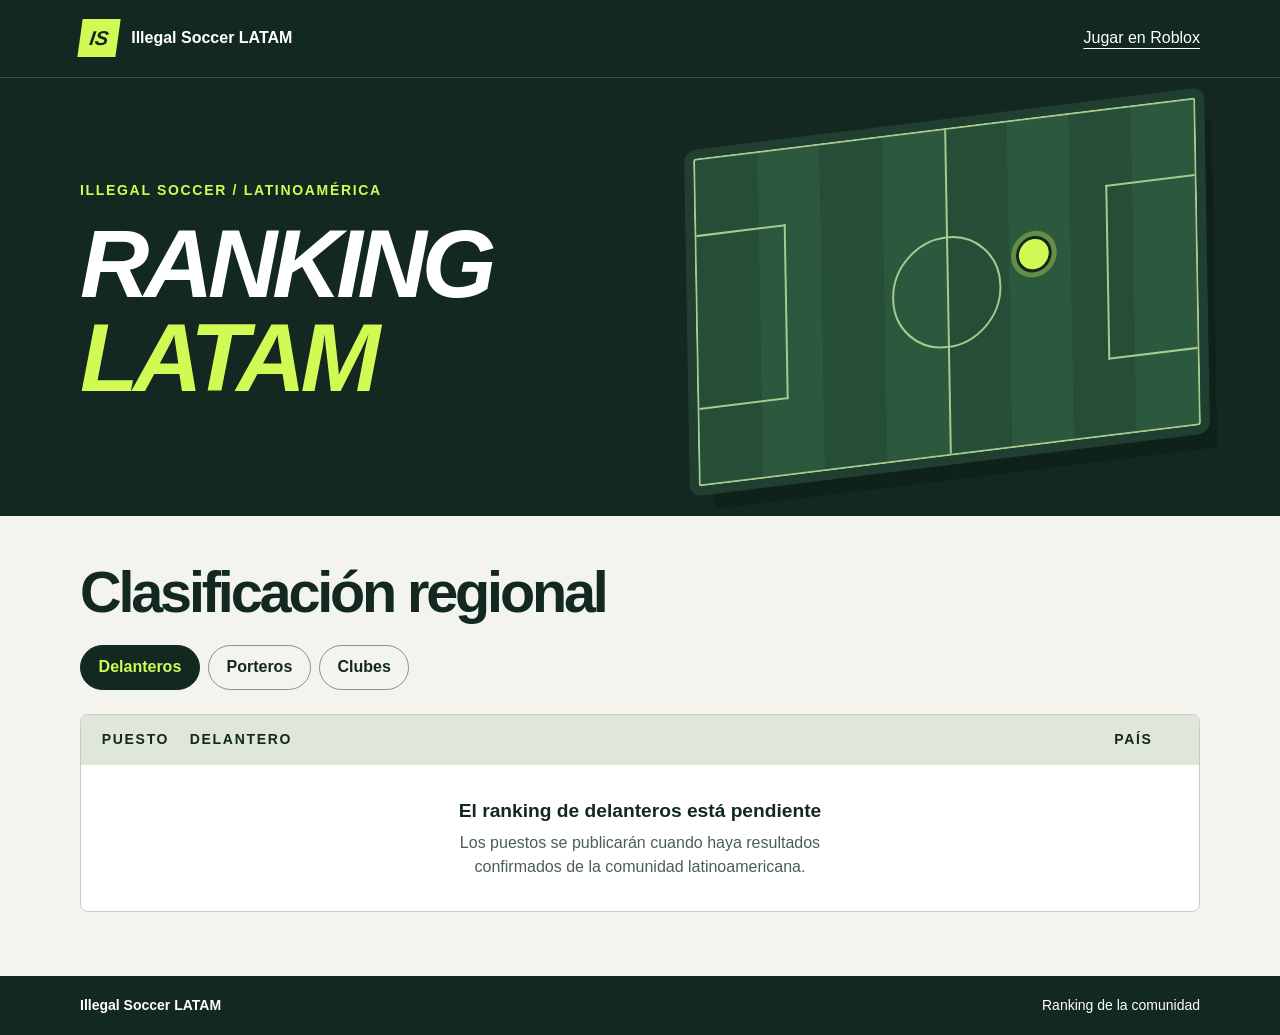
==== index.html @ 36779da4 "Agregar la página de rankings de Illegal Soccer LATAM" ====
<!doctype html>
<html lang="es">
<meta charset="utf-8">
<meta name="viewport" content="width=device-width,initial-scale=1">
<meta name="theme-color" content="#122820">
<title>Illegal Soccer LATAM · Rankings</title>
<style>
* {box-sizing:border-box}
:root {color-scheme:light;--ink:#122820;--paper:#f3f4ee;--lime:#d2fa54}
body {margin:0;background:var(--paper);color:var(--ink);font:1rem/1.5 "Barlow",Arial,sans-serif}
header,footer {background:var(--ink);color:white}
.wrap {width:min(1120px,90%);margin:auto}
nav,footer .wrap {display:flex;align-items:center;justify-content:space-between;gap:1rem;padding:1.2rem 0}
.brand {display:flex;gap:.8rem;align-items:center;font-weight:800}
.mark {display:grid;place-items:center;background:var(--lime);color:var(--ink);width:2.4rem;height:2.4rem;transform:skew(-8deg);font:bold italic 1.25rem Arial}
nav a {color:white;text-underline-offset:.3rem}
.hero {background:var(--ink);color:white;border-top:1px solid #395348;overflow:hidden}
.hero .wrap {display:grid;grid-template-columns:1.15fr 1fr;align-items:center;gap:2rem;padding:3.2rem 0 3.8rem}
.kicker,.tablehead {text-transform:uppercase;letter-spacing:.12em;font-size:.875rem;font-weight:700}
.kicker {color:var(--lime);margin:0 0 1rem}
h1,h2 {font-family:"Barlow Condensed","Arial Narrow",Arial,sans-serif;line-height:.98;margin:0;letter-spacing:-.055em}
h1 {font-size:clamp(3.3rem,7.5vw,6.9rem);text-transform:uppercase;font-style:italic}
h1 span {color:var(--lime);display:block}
.pitch {position:relative;aspect-ratio:1.55;transform:rotate(-7deg) skewX(-6deg);border:2px solid #a7ca8f;border-radius:3px;background:repeating-linear-gradient(90deg,#254d38 0 12.5%,#2c583e 12.5% 25%);outline:9px solid #203f30;box-shadow:1rem 1.5rem 0 #0e211a}
.pitch:before,.pitch:after,.box,.circle {content:"";position:absolute;border:2px solid #a7ca8f}
.pitch:before {left:50%;top:0;bottom:0;border-width:0 0 0 2px}
.circle {top:50%;left:50%;width:22%;aspect-ratio:1;border-radius:50%;transform:translate(-50%,-50%)}
.box {width:18%;height:54%;top:23%}.box.left {left:0;border-left:0}.box.right {right:0;border-right:0}
.pitch:after {left:64%;top:36%;width:6%;aspect-ratio:1;background:var(--lime);border:3px solid var(--ink);border-radius:50%;box-shadow:0 0 0 5px #cffa5755}
.rankings {padding:3rem 0 4rem;min-height:48vh}
h2 {font-size:clamp(2.25rem,5vw,3.6rem)}
.controls {display:flex;gap:.5rem;flex-wrap:wrap;margin:1.5rem 0}
button {font:inherit;font-weight:700;color:var(--ink);border:1px solid #859789;padding:.6rem 1.1rem;background:transparent;border-radius:2rem;cursor:pointer}
button[aria-pressed=true] {background:var(--ink);color:var(--lime);border-color:var(--ink)}
button:focus-visible,a:focus-visible {outline:3px solid #dd811a;outline-offset:3px}
.board {background:#fff;border:1px solid #c4cfc2;border-radius:.5rem;overflow:hidden}
.tablehead {display:grid;grid-template-columns:5rem 1fr 4rem;gap:.5rem;background:#dfe6da;padding:.9rem 1.3rem}
.empty {text-align:center;padding:2rem 1rem}
.empty strong {font-size:1.2rem}.empty p {margin:.35rem auto 0;max-width:42ch;color:#4b5e51}
footer .wrap {font-size:.875rem}
@media(max-width:660px){.hero .wrap{grid-template-columns:1fr;gap:2rem;padding:2rem 0}.pitch{width:65%;margin:0 auto .6rem}.rankings{padding:2rem 0}.tablehead{grid-template-columns:4.5rem 1fr 3rem}.brand{gap:.5rem}button{padding:.55rem .9rem}}
</style>
<header><nav class="wrap" aria-label="Principal"><div class="brand"><span class="mark" aria-hidden="true">IS</span>Illegal Soccer LATAM</div><a href="https://www.roblox.com/es/games/126987974021910/Illegal-Soccer">Jugar en Roblox</a></nav></header>
<main>
<section class="hero"><div class="wrap"><div><p class="kicker">Illegal Soccer / Latinoamérica</p><h1>Ranking <span>LATAM</span></h1></div><div class="pitch" aria-hidden="true"><i class="circle"></i><i class="box left"></i><i class="box right"></i></div></div></section>
<section class="rankings wrap" aria-labelledby="heading"><h2 id="heading">Clasificación regional</h2>
<div class="controls" role="group" aria-label="Elegir categoría">
<button type="button" aria-pressed="true" data-category="delanteros">Delanteros</button>
<button type="button" aria-pressed="false" data-category="porteros">Porteros</button>
<button type="button" aria-pressed="false" data-category="clubes">Clubes</button></div>
<div class="board" aria-live="polite" aria-atomic="true"><div class="tablehead" aria-hidden="true"><span>Puesto</span><span id="entity">Delantero</span><span>País</span></div>
<div class="empty"><strong id="status">El ranking de delanteros está pendiente</strong><p>Los puestos se publicarán cuando haya resultados confirmados de la comunidad latinoamericana.</p></div></div>
</section></main>
<footer><div class="wrap"><strong>Illegal Soccer LATAM</strong><span>Ranking de la comunidad</span></div></footer>
<script>
const labels = { delanteros: "Delantero", porteros: "Portero", clubes: "Club" };
const buttons = document.querySelectorAll("[data-category]");
for (const button of buttons) {
  button.addEventListener("click", () => {
    for (const option of buttons) {
      option.setAttribute("aria-pressed", String(option === button));
    }
    const category = button.dataset.category;
    document.getElementById("entity").textContent = labels[category];
    document.getElementById("status").textContent = "El ranking de " + category + " está pendiente";
  });
}
</script>
</html>
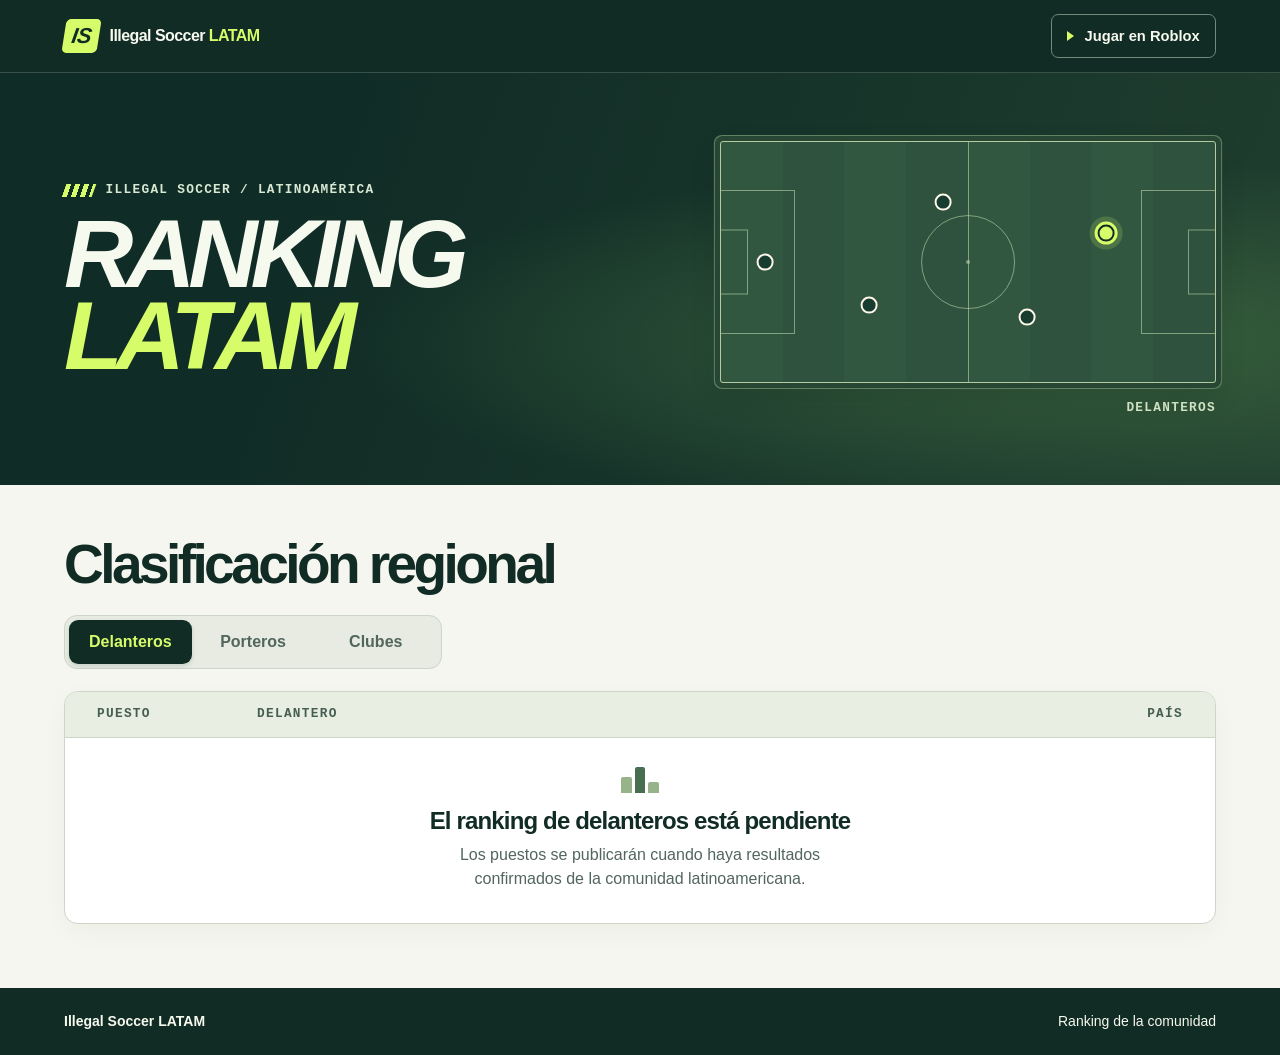
==== commit 2e89652c: "Mejorar la interfaz y animar la selección de rankings" ====
--- a/index.html
+++ b/index.html
@@ -1,69 +1,202 @@
 <!doctype html>
 <html lang="es">
-<meta charset="utf-8">
-<meta name="viewport" content="width=device-width,initial-scale=1">
-<meta name="theme-color" content="#122820">
-<title>Illegal Soccer LATAM · Rankings</title>
-<style>
-* {box-sizing:border-box}
-:root {color-scheme:light;--ink:#122820;--paper:#f3f4ee;--lime:#d2fa54}
-body {margin:0;background:var(--paper);color:var(--ink);font:1rem/1.5 "Barlow",Arial,sans-serif}
-header,footer {background:var(--ink);color:white}
-.wrap {width:min(1120px,90%);margin:auto}
-nav,footer .wrap {display:flex;align-items:center;justify-content:space-between;gap:1rem;padding:1.2rem 0}
-.brand {display:flex;gap:.8rem;align-items:center;font-weight:800}
-.mark {display:grid;place-items:center;background:var(--lime);color:var(--ink);width:2.4rem;height:2.4rem;transform:skew(-8deg);font:bold italic 1.25rem Arial}
-nav a {color:white;text-underline-offset:.3rem}
-.hero {background:var(--ink);color:white;border-top:1px solid #395348;overflow:hidden}
-.hero .wrap {display:grid;grid-template-columns:1.15fr 1fr;align-items:center;gap:2rem;padding:3.2rem 0 3.8rem}
-.kicker,.tablehead {text-transform:uppercase;letter-spacing:.12em;font-size:.875rem;font-weight:700}
-.kicker {color:var(--lime);margin:0 0 1rem}
-h1,h2 {font-family:"Barlow Condensed","Arial Narrow",Arial,sans-serif;line-height:.98;margin:0;letter-spacing:-.055em}
-h1 {font-size:clamp(3.3rem,7.5vw,6.9rem);text-transform:uppercase;font-style:italic}
-h1 span {color:var(--lime);display:block}
-.pitch {position:relative;aspect-ratio:1.55;transform:rotate(-7deg) skewX(-6deg);border:2px solid #a7ca8f;border-radius:3px;background:repeating-linear-gradient(90deg,#254d38 0 12.5%,#2c583e 12.5% 25%);outline:9px solid #203f30;box-shadow:1rem 1.5rem 0 #0e211a}
-.pitch:before,.pitch:after,.box,.circle {content:"";position:absolute;border:2px solid #a7ca8f}
-.pitch:before {left:50%;top:0;bottom:0;border-width:0 0 0 2px}
-.circle {top:50%;left:50%;width:22%;aspect-ratio:1;border-radius:50%;transform:translate(-50%,-50%)}
-.box {width:18%;height:54%;top:23%}.box.left {left:0;border-left:0}.box.right {right:0;border-right:0}
-.pitch:after {left:64%;top:36%;width:6%;aspect-ratio:1;background:var(--lime);border:3px solid var(--ink);border-radius:50%;box-shadow:0 0 0 5px #cffa5755}
-.rankings {padding:3rem 0 4rem;min-height:48vh}
-h2 {font-size:clamp(2.25rem,5vw,3.6rem)}
-.controls {display:flex;gap:.5rem;flex-wrap:wrap;margin:1.5rem 0}
-button {font:inherit;font-weight:700;color:var(--ink);border:1px solid #859789;padding:.6rem 1.1rem;background:transparent;border-radius:2rem;cursor:pointer}
-button[aria-pressed=true] {background:var(--ink);color:var(--lime);border-color:var(--ink)}
-button:focus-visible,a:focus-visible {outline:3px solid #dd811a;outline-offset:3px}
-.board {background:#fff;border:1px solid #c4cfc2;border-radius:.5rem;overflow:hidden}
-.tablehead {display:grid;grid-template-columns:5rem 1fr 4rem;gap:.5rem;background:#dfe6da;padding:.9rem 1.3rem}
-.empty {text-align:center;padding:2rem 1rem}
-.empty strong {font-size:1.2rem}.empty p {margin:.35rem auto 0;max-width:42ch;color:#4b5e51}
-footer .wrap {font-size:.875rem}
-@media(max-width:660px){.hero .wrap{grid-template-columns:1fr;gap:2rem;padding:2rem 0}.pitch{width:65%;margin:0 auto .6rem}.rankings{padding:2rem 0}.tablehead{grid-template-columns:4.5rem 1fr 3rem}.brand{gap:.5rem}button{padding:.55rem .9rem}}
-</style>
-<header><nav class="wrap" aria-label="Principal"><div class="brand"><span class="mark" aria-hidden="true">IS</span>Illegal Soccer LATAM</div><a href="https://www.roblox.com/es/games/126987974021910/Illegal-Soccer">Jugar en Roblox</a></nav></header>
+<head>
+  <meta charset="utf-8">
+  <meta name="viewport" content="width=device-width,initial-scale=1">
+  <meta name="theme-color" content="#112b25">
+  <title>Illegal Soccer LATAM · Rankings</title>
+  <style>
+    :root {
+      color-scheme: light;
+      --ink: #112b25;
+      --muted: #52665d;
+      --lime: #d7fc69;
+      --paper: #f5f6ef;
+      --rule: #cdd5c9;
+      --ease: cubic-bezier(.22,1,.36,1);
+      font-family: "Barlow", "Segoe UI", Arial, sans-serif;
+    }
+    * { box-sizing: border-box }
+    body { margin: 0; background: var(--paper); color: var(--ink); font-size: 1rem; line-height: 1.5 }
+    button, a { font: inherit; -webkit-tap-highlight-color: transparent }
+    a { color: inherit }
+    :focus-visible { outline: 3px solid #e37822; outline-offset: 4px }
+    .wrap { width: min(76rem, 90%); margin-inline: auto }
+    header, .hero, footer { background-color: var(--ink); color: #f6f9ee }
+    nav, footer .wrap { display: flex; justify-content: space-between; align-items: center; gap: 1rem }
+    nav { min-height: 4.5rem }
+    .brand { display: inline-flex; align-items: center; gap: .65rem; font-weight: 800; letter-spacing: -.035em }
+    .mark {
+      display: grid; place-items: center; width: 2.2rem; height: 2.15rem; border-radius: .3rem;
+      background: var(--lime); color: var(--ink); transform: skewX(-9deg); font: italic 900 1.35rem Arial,sans-serif;
+    }
+    .region { color: var(--lime) }
+    .play {
+      display: inline-flex; align-items: center; gap: .65rem; min-height: 2.75rem; padding: .45rem .95rem;
+      border: 1px solid #748a7d; border-radius: .45rem; text-decoration: none; font-size: .92rem; font-weight: 650;
+    }
+    .play::before { content: ""; border: .32rem solid transparent; border-left: .49rem solid var(--lime); border-right: 0 }
+    .hero { position: relative; isolation: isolate; overflow: hidden; border-top: 1px solid #385047 }
+    .hero::before {
+      content: ""; position: absolute; z-index: -1; inset: 0;
+      background: radial-gradient(ellipse at 85% 65%, #375f3c 0, transparent 48%), linear-gradient(110deg,#102c26 24%,#203e2f);
+    }
+    .hero .wrap { display: grid; grid-template-columns: .95fr 1.05fr; align-items: center; gap: 3rem; padding-block: clamp(2.4rem,5.3vw,5.1rem) }
+    .eyebrow, .tablehead, .diagram figcaption {
+      font: 700 .8rem/1.4 "IBM Plex Mono", Consolas, monospace; text-transform: uppercase; letter-spacing: .1em;
+    }
+    .eyebrow { display: flex; align-items: center; gap: .7rem; margin: 0 0 .9rem; color: #d7e9d4 }
+    .bars { display: inline-block; width: 1.9rem; height: .8rem; background: repeating-linear-gradient(90deg,var(--lime) 0 5px,transparent 5px 9px); transform: skewX(-20deg) }
+    h1, h2, .empty h3 { margin: 0; font-family: "Barlow Condensed","Arial Narrow",Arial,sans-serif }
+    h1 { font-size: clamp(3.85rem,7.5vw,7rem); line-height: .85; font-style: italic; text-transform: uppercase; font-weight: 900; letter-spacing: -.075em }
+    h1 span { display: block; color: var(--lime) }
+    .diagram { margin: 0; width: min(100%,31rem); justify-self: end }
+    .field {
+      position: relative; aspect-ratio: 2.05; border: 1px solid #b3cba0; border-radius: 3px; color: #c5dcb190;
+      background: repeating-linear-gradient(90deg,#325740 0 12.5%,#2e523d 12.5% 25%);
+      box-shadow: 0 0 0 .32rem #274634,0 0 0 calc(.32rem + 1px) #628062,0 .7rem 1.8rem #091e172e;
+    }
+    .midline, .ring, .penalty, .goal, .spot, .player { position: absolute }
+    .midline { inset: 0 auto 0 50%; border-left: 1px solid }
+    .ring { top: 50%; left: 50%; width: 19%; aspect-ratio: 1; border: 1px solid; border-radius: 50%; transform: translate(-50%,-50%) }
+    .spot { top: 50%; left: 50%; border: 2px solid; border-radius: 50%; transform: translate(-50%,-50%) }
+    .penalty, .goal { top: 50%; transform: translateY(-50%); width: 15%; height: 60%; border: 1px solid }
+    .goal { width: 5.5%; height: 27% }
+    .left { left: 0; border-left-width: 0 }
+    .right { right: 0; border-right-width: 0 }
+    .player {
+      width: clamp(.7rem,1.35vw,1.05rem); aspect-ratio: 1; border: 2px solid #fff8e9;
+      border-radius: 50%; background: #173d30; translate: -50% -50%;
+    }
+    .keeper { left: 9%; top: 50% }
+    .back { left: 30%; top: 68% }
+    .mid { left: 45%; top: 25% }
+    .wing { left: 62%; top: 73% }
+    .forward { left: 78%; top: 38% }
+    .diagram[data-view="delanteros"] .forward,
+    .diagram[data-view="porteros"] .keeper,
+    .diagram[data-view="clubes"] .player { background: var(--lime); border-color: var(--ink); box-shadow: 0 0 0 3px var(--lime),0 0 0 8px #d7fc692b }
+    .diagram figcaption { margin-top: 1rem; text-align: right; color: #d7e9c9 }
+    .rankings { padding-block: clamp(2rem,4vw,3.65rem) 4rem }
+    h2 { font-size: clamp(2.1rem,4.3vw,3.6rem); line-height: 1.05; letter-spacing: -.065em }
+    .controls {
+      position: relative; display: inline-grid; grid-template-columns: repeat(3,minmax(0,1fr)); isolation: isolate;
+      padding: 4px; max-width: 100%; margin: 1.35rem 0; border: 1px solid var(--rule); border-radius: .8rem; background: #e7ebe1;
+    }
+    .selection {
+      position: absolute; z-index: -1; inset: 4px auto 4px 4px; width: calc((100% - 8px)/3); pointer-events: none;
+      transform: translateX(calc(var(--index,0)*100%)); background: var(--ink); border-radius: .58rem;
+      box-shadow: 0 2px 4px #112b2525;
+    }
+    .controls button { position: relative; min-height: 2.75rem; padding: .45rem 1.25rem; background: transparent; color: var(--muted); border: 0; border-radius: .58rem; font-weight: 700; cursor: pointer }
+    .controls button[aria-pressed="true"] { color: var(--lime) }
+    .board { background: #fff; border: 1px solid var(--rule); border-radius: .85rem; overflow: hidden; box-shadow: 0 .5rem 1.6rem #18392a09 }
+    .tablehead { display: grid; grid-template-columns: minmax(4.7rem,14%) 1fr auto; gap: .5rem; background: #e9eee3; color: #455e50; padding: .85rem clamp(.9rem,3vw,2rem); border-bottom: 1px solid var(--rule) }
+    .empty { display: grid; justify-items: center; text-align: center; padding: 1.65rem 1rem 2rem }
+    .podium { display: flex; align-items: end; gap: 3px; height: 1.8rem; margin: 0 0 .85rem }
+    .podium i { width: .65rem; height: 56%; background: #97b38a; border-radius: 2px 2px 0 0 }
+    .podium i:nth-child(2) { height: 90%; background: #486e50 }
+    .podium i:nth-child(3) { height: 38% }
+    .empty h3 { font-size: clamp(1.18rem,2vw,1.5rem); letter-spacing: -.035em; line-height: 1.2 }
+    .empty p { margin: .45rem 0 0; max-width: 48ch; color: var(--muted) }
+    footer .wrap { min-height: 4.2rem; font-size: .875rem }
+    @media (hover:hover) {
+      .play:hover { border-color: var(--lime); background: #254438 }
+      .controls button[aria-pressed="false"]:hover { color: var(--ink); background: #d8e1d3 }
+    }
+    @media (prefers-reduced-motion: no-preference) {
+      .headline, .diagram { animation: arrive 520ms var(--ease) backwards }
+      .diagram { animation-delay: 60ms }
+      .selection { transition: transform 300ms var(--ease) }
+      .controls button, .play { transition: color 180ms,background-color 180ms,border-color 180ms }
+      .player { transition: box-shadow 320ms var(--ease), background-color 200ms, border-color 200ms }
+      @keyframes arrive { from { opacity: 0; transform: translateY(10px) } to { opacity: 1; transform: translateY(0) } }
+    }
+    @media (max-width: 680px) {
+      nav { min-height: 4rem }
+      .wrap { width: 90% }
+      .hero .wrap { grid-template-columns: 1fr; gap: 1.65rem; padding-block: 2rem 1.25rem }
+      h1 { font-size: clamp(2.6rem,9.7vw,4rem) }
+      h1 span { display: inline }
+      .diagram { width: 100% }
+      .field { aspect-ratio: 2.65 }
+      .diagram figcaption { margin-top: .65rem }
+      .controls { display: grid }
+      .controls button { padding-inline: .35rem }
+      .brand { gap: .4rem }
+      .play { padding-inline: .6rem }
+      footer .wrap { flex-wrap: wrap; padding-block: .85rem; gap: .2rem 1rem }
+    }
+    @media (max-width:360px) {
+      nav { gap: .35rem }
+      .brand,.play { font-size: .85rem }
+      .mark { width: 1.7rem; height: 1.7rem }
+    }
+  </style>
+</head>
+<body>
+<header><nav class="wrap" aria-label="Principal">
+  <div class="brand"><span class="mark" aria-hidden="true">IS</span><span>Illegal Soccer <span class="region">LATAM</span></span></div>
+  <a class="play" href="https://www.roblox.com/es/games/126987974021910/Illegal-Soccer">Jugar en Roblox</a>
+</nav></header>
 <main>
-<section class="hero"><div class="wrap"><div><p class="kicker">Illegal Soccer / Latinoamérica</p><h1>Ranking <span>LATAM</span></h1></div><div class="pitch" aria-hidden="true"><i class="circle"></i><i class="box left"></i><i class="box right"></i></div></div></section>
-<section class="rankings wrap" aria-labelledby="heading"><h2 id="heading">Clasificación regional</h2>
-<div class="controls" role="group" aria-label="Elegir categoría">
-<button type="button" aria-pressed="true" data-category="delanteros">Delanteros</button>
-<button type="button" aria-pressed="false" data-category="porteros">Porteros</button>
-<button type="button" aria-pressed="false" data-category="clubes">Clubes</button></div>
-<div class="board" aria-live="polite" aria-atomic="true"><div class="tablehead" aria-hidden="true"><span>Puesto</span><span id="entity">Delantero</span><span>País</span></div>
-<div class="empty"><strong id="status">El ranking de delanteros está pendiente</strong><p>Los puestos se publicarán cuando haya resultados confirmados de la comunidad latinoamericana.</p></div></div>
-</section></main>
+  <section class="hero" aria-labelledby="title"><div class="wrap">
+    <div class="headline"><p class="eyebrow"><i class="bars" aria-hidden="true"></i>Illegal Soccer / Latinoamérica</p><h1 id="title">Ranking <span>LATAM</span></h1></div>
+    <figure class="diagram" data-view="delanteros" aria-hidden="true">
+      <div class="field"><i class="midline"></i><i class="ring"></i><i class="spot"></i><i class="penalty left"></i><i class="penalty right"></i><i class="goal left"></i><i class="goal right"></i>
+        <i class="player keeper"></i><i class="player back"></i><i class="player mid"></i><i class="player wing"></i><i class="player forward"></i></div>
+      <figcaption id="field-label">Delanteros</figcaption>
+    </figure>
+  </div></section>
+  <section class="rankings wrap" aria-labelledby="heading">
+    <h2 id="heading">Clasificación regional</h2>
+    <div class="controls" role="group" aria-label="Elegir categoría">
+      <span class="selection" aria-hidden="true"></span>
+      <button type="button" aria-pressed="true" data-category="delanteros">Delanteros</button>
+      <button type="button" aria-pressed="false" data-category="porteros">Porteros</button>
+      <button type="button" aria-pressed="false" data-category="clubes">Clubes</button>
+    </div>
+    <div class="board">
+      <div class="tablehead" aria-hidden="true"><span>Puesto</span><span id="entity">Delantero</span><span>País</span></div>
+      <div class="empty">
+        <span class="podium" aria-hidden="true"><i></i><i></i><i></i></span>
+        <h3 id="status" aria-live="polite" aria-atomic="true">El ranking de delanteros está pendiente</h3>
+        <p>Los puestos se publicarán cuando haya resultados confirmados de la comunidad latinoamericana.</p>
+      </div>
+    </div>
+  </section>
+</main>
 <footer><div class="wrap"><strong>Illegal Soccer LATAM</strong><span>Ranking de la comunidad</span></div></footer>
 <script>
-const labels = { delanteros: "Delantero", porteros: "Portero", clubes: "Club" };
-const buttons = document.querySelectorAll("[data-category]");
-for (const button of buttons) {
-  button.addEventListener("click", () => {
+  const categories = { delanteros: "Delantero", porteros: "Portero", clubes: "Club" };
+  const controls = document.querySelector(".controls");
+  const buttons = [...controls.querySelectorAll("button")];
+  const diagram = document.querySelector(".diagram");
+  const status = document.getElementById("status");
+  const reducedMotion = window.matchMedia("(prefers-reduced-motion: reduce)");
+  let reveal;
+
+  function selectCategory(button, index) {
+    if (button.getAttribute("aria-pressed") === "true") return;
+    const category = button.dataset.category;
     for (const option of buttons) {
       option.setAttribute("aria-pressed", String(option === button));
     }
-    const category = button.dataset.category;
-    document.getElementById("entity").textContent = labels[category];
-    document.getElementById("status").textContent = "El ranking de " + category + " está pendiente";
-  });
-}
+    controls.style.setProperty("--index", index);
+    diagram.dataset.view = category;
+    document.getElementById("field-label").textContent = button.textContent;
+    document.getElementById("entity").textContent = categories[category];
+    status.textContent = "El ranking de " + category + " está pendiente";
+    reveal?.cancel();
+    if (!reducedMotion.matches && status.animate) {
+      reveal = status.animate(
+        [{ opacity: .35, transform: "translateY(4px)" }, { opacity: 1, transform: "translateY(0)" }],
+        { duration: 220, easing: "ease-out" }
+      );
+    }
+  }
+  buttons.forEach((button, index) => button.addEventListener("click", () => selectCategory(button, index)));
+  reducedMotion.addEventListener("change", () => { if (reducedMotion.matches) reveal?.cancel() });
 </script>
-</html>
+</body>
+</html>
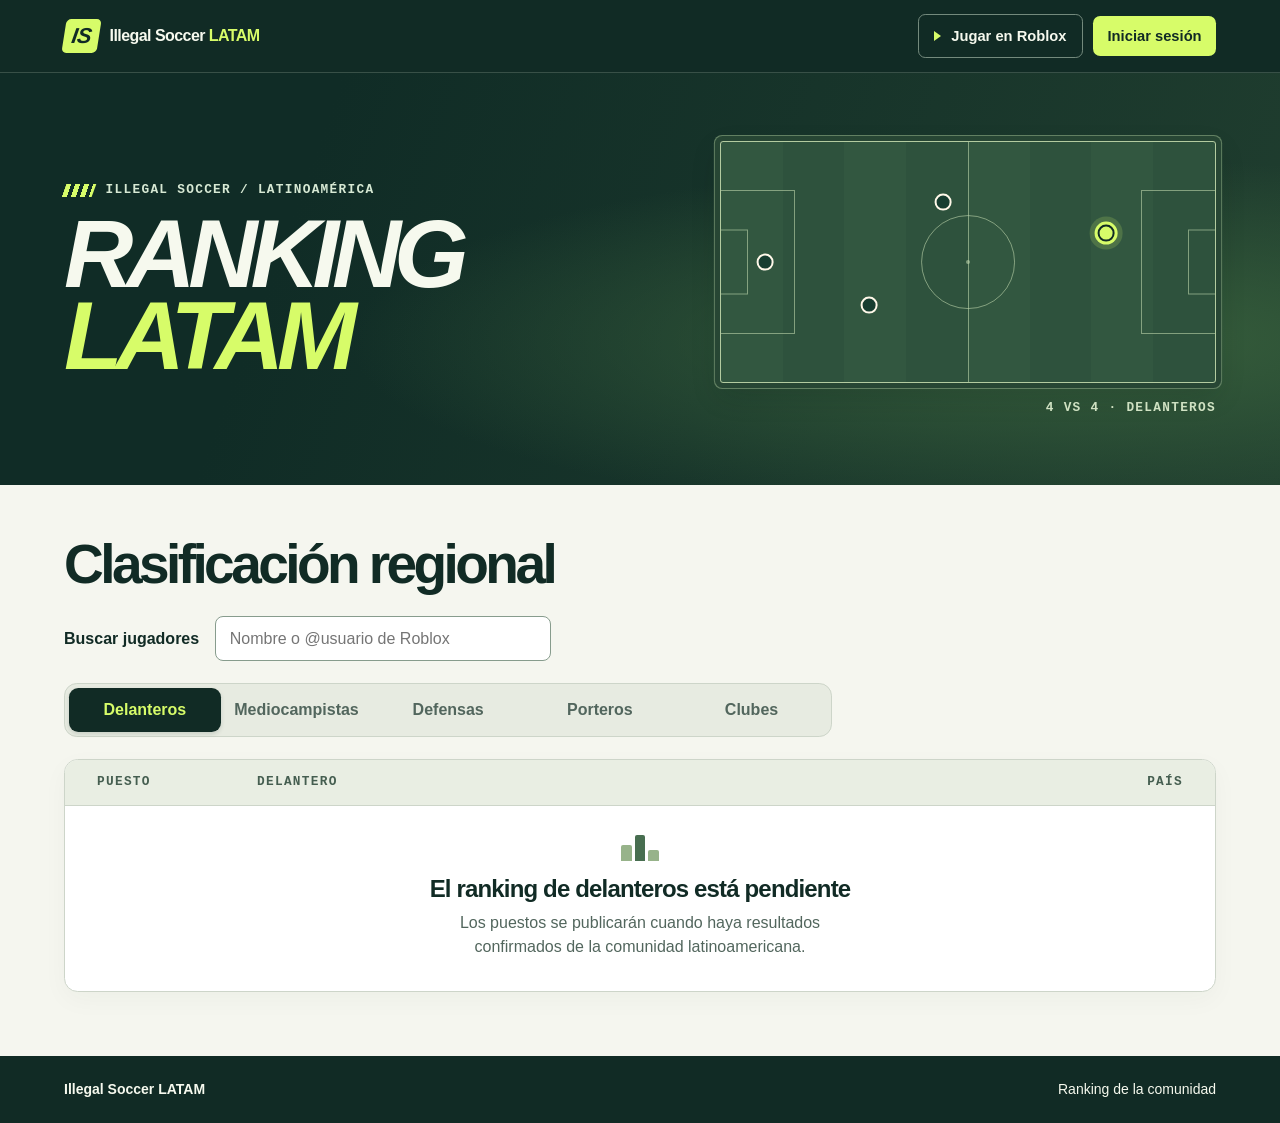
==== commit 0ed6a0bb: "Agregar posiciones 4v4, búsqueda de jugadores y pantalla de acceso" ====
--- a/index.html
+++ b/index.html
@@ -71,25 +71,28 @@
     .keeper { left: 9%; top: 50% }
     .back { left: 30%; top: 68% }
     .mid { left: 45%; top: 25% }
-    .wing { left: 62%; top: 73% }
     .forward { left: 78%; top: 38% }
     .diagram[data-view="delanteros"] .forward,
     .diagram[data-view="porteros"] .keeper,
+    .diagram[data-view="defensas"] .back,
+    .diagram[data-view="mediocampistas"] .mid,
     .diagram[data-view="clubes"] .player { background: var(--lime); border-color: var(--ink); box-shadow: 0 0 0 3px var(--lime),0 0 0 8px #d7fc692b }
     .diagram figcaption { margin-top: 1rem; text-align: right; color: #d7e9c9 }
     .rankings { padding-block: clamp(2rem,4vw,3.65rem) 4rem }
     h2 { font-size: clamp(2.1rem,4.3vw,3.6rem); line-height: 1.05; letter-spacing: -.065em }
     .controls {
-      position: relative; display: inline-grid; grid-template-columns: repeat(3,minmax(0,1fr)); isolation: isolate;
+      position: relative; display: inline-grid; grid-template-columns: repeat(5,minmax(0,1fr)); isolation: isolate;
       padding: 4px; max-width: 100%; margin: 1.35rem 0; border: 1px solid var(--rule); border-radius: .8rem; background: #e7ebe1;
     }
     .selection {
-      position: absolute; z-index: -1; inset: 4px auto 4px 4px; width: calc((100% - 8px)/3); pointer-events: none;
+      position: absolute; z-index: -1; inset: 4px auto 4px 4px; width: calc((100% - 8px)/5); pointer-events: none;
       transform: translateX(calc(var(--index,0)*100%)); background: var(--ink); border-radius: .58rem;
       box-shadow: 0 2px 4px #112b2525;
     }
-    .controls button { position: relative; min-height: 2.75rem; padding: .45rem 1.25rem; background: transparent; color: var(--muted); border: 0; border-radius: .58rem; font-weight: 700; cursor: pointer }
+    .controls button { position: relative; min-height: 2.75rem; padding: .45rem .85rem; background: transparent; color: var(--muted); border: 0; border-radius: .58rem; font-weight: 700; cursor: pointer }
     .controls button[aria-pressed="true"] { color: var(--lime) }
+    .controls.searching .selection { opacity: 0 }
+    .sr-only { position: absolute; width: 1px; height: 1px; padding: 0; margin: -1px; overflow: hidden; clip-path: inset(50%); white-space: nowrap }
     .board { background: #fff; border: 1px solid var(--rule); border-radius: .85rem; overflow: hidden; box-shadow: 0 .5rem 1.6rem #18392a09 }
     .tablehead { display: grid; grid-template-columns: minmax(4.7rem,14%) 1fr auto; gap: .5rem; background: #e9eee3; color: #455e50; padding: .85rem clamp(.9rem,3vw,2rem); border-bottom: 1px solid var(--rule) }
     .empty { display: grid; justify-items: center; text-align: center; padding: 1.65rem 1rem 2rem }
@@ -97,9 +100,33 @@
     .podium i { width: .65rem; height: 56%; background: #97b38a; border-radius: 2px 2px 0 0 }
     .podium i:nth-child(2) { height: 90%; background: #486e50 }
     .podium i:nth-child(3) { height: 38% }
-    .empty h3 { font-size: clamp(1.18rem,2vw,1.5rem); letter-spacing: -.035em; line-height: 1.2 }
+    .empty h3 { max-width: 100%; overflow-wrap: anywhere; font-size: clamp(1.18rem,2vw,1.5rem); letter-spacing: -.035em; line-height: 1.2 }
     .empty p { margin: .45rem 0 0; max-width: 48ch; color: var(--muted) }
     footer .wrap { min-height: 4.2rem; font-size: .875rem }
+    [hidden] { display: none !important }
+    .actions { display: flex; align-items: center; gap: .65rem }
+    .signin { padding: .58rem .9rem; border-radius: .45rem; background: var(--lime); color: var(--ink); text-decoration: none; font-weight: 750; font-size: .92rem }
+    .search { display: flex; flex-wrap: wrap; align-items: center; gap: .4rem 1rem; margin: 1.4rem 0 0 }
+    .search label { font-weight: 700 }
+    .search input { min-height: 2.85rem; width: min(100%,21rem); padding: .6rem .85rem; border: 1px solid #879c8d; border-radius: .5rem; color: var(--ink); background: white; font: inherit }
+    .lookup { width: 100%; border-collapse: collapse; table-layout: fixed }
+    .lookup th,.lookup td { padding: .8rem clamp(.5rem,2vw,1.3rem); text-align: left; overflow-wrap: anywhere }
+    .lookup th { background: #e9eee3; color: #455e50; font-size: .875rem }
+    .lookup td { border-top: 1px solid var(--rule) }
+    .lookup small { display: block; color: var(--muted) }
+    .lookup caption { padding: .85rem 1rem; text-align: left; font-weight: 700 }
+    .account { min-height: 65vh; display: grid; place-items: center; padding-block: 3rem }
+    .account article { width: min(100%, 27rem); padding: clamp(1.5rem,4vw,2.5rem); background: white; border: 1px solid var(--rule); border-top: .35rem solid #486e50; border-radius: .85rem; box-shadow: 0 .45rem 1.5rem #112b250a }
+    .account h1 { font: 800 clamp(1.9rem,5vw,2.6rem)/1.1 "Barlow",Arial,sans-serif; text-transform: none; letter-spacing: -.045em }
+    .account p { margin: .8rem 0 1.5rem; color: var(--muted) }
+    .account button { width: 100%; min-height: 3rem; background: #e7ebe1; color: #45594d; border: 1px solid var(--rule); border-radius: .5rem; font-weight: 700 }
+    .account a { display: block; width: fit-content; margin: 1rem auto 0; padding: .4rem; text-underline-offset: .2rem }
+    @media (max-width: 850px) {
+      .controls { display: flex; flex-wrap: wrap; gap: .2rem }
+      .controls button { flex: 1 0 auto }
+      .selection { display: none }
+      .controls button[aria-pressed="true"] { background: var(--ink) }
+    }
     @media (hover:hover) {
       .play:hover { border-color: var(--lime); background: #254438 }
       .controls button[aria-pressed="false"]:hover { color: var(--ink); background: #d8e1d3 }
@@ -121,7 +148,10 @@
       .diagram { width: 100% }
       .field { aspect-ratio: 2.65 }
       .diagram figcaption { margin-top: .65rem }
-      .controls { display: grid }
+      nav { flex-wrap: wrap; padding-block: .6rem }
+      .actions { flex-wrap: wrap }
+      .search { display: grid; gap: .3rem }
+      .search input { width: 100% }
       .controls button { padding-inline: .35rem }
       .brand { gap: .4rem }
       .play { padding-inline: .6rem }
@@ -137,56 +167,126 @@
 <body>
 <header><nav class="wrap" aria-label="Principal">
   <div class="brand"><span class="mark" aria-hidden="true">IS</span><span>Illegal Soccer <span class="region">LATAM</span></span></div>
-  <a class="play" href="https://www.roblox.com/es/games/126987974021910/Illegal-Soccer">Jugar en Roblox</a>
+  <div class="actions"><a class="play" href="https://www.roblox.com/es/games/126987974021910/Illegal-Soccer">Jugar en Roblox</a>
+  <a class="signin" id="signin-link" href="#iniciar-sesion">Iniciar sesión</a></div>
 </nav></header>
 <main>
+  <div id="ranking-view">
   <section class="hero" aria-labelledby="title"><div class="wrap">
     <div class="headline"><p class="eyebrow"><i class="bars" aria-hidden="true"></i>Illegal Soccer / Latinoamérica</p><h1 id="title">Ranking <span>LATAM</span></h1></div>
     <figure class="diagram" data-view="delanteros" aria-hidden="true">
       <div class="field"><i class="midline"></i><i class="ring"></i><i class="spot"></i><i class="penalty left"></i><i class="penalty right"></i><i class="goal left"></i><i class="goal right"></i>
-        <i class="player keeper"></i><i class="player back"></i><i class="player mid"></i><i class="player wing"></i><i class="player forward"></i></div>
-      <figcaption id="field-label">Delanteros</figcaption>
+        <i class="player keeper"></i><i class="player back"></i><i class="player mid"></i><i class="player forward"></i></div>
+      <figcaption>4 vs 4 · <span id="field-label">Delanteros</span></figcaption>
     </figure>
   </div></section>
   <section class="rankings wrap" aria-labelledby="heading">
     <h2 id="heading">Clasificación regional</h2>
+    <div class="search" role="search" aria-label="Jugadores de la clasificación regional">
+      <label for="player-search">Buscar jugadores</label>
+      <input id="player-search" type="search" placeholder="Nombre o @usuario de Roblox" autocomplete="off" maxlength="100">
+    </div>
     <div class="controls" role="group" aria-label="Elegir categoría">
       <span class="selection" aria-hidden="true"></span>
       <button type="button" aria-pressed="true" data-category="delanteros">Delanteros</button>
+      <button type="button" aria-pressed="false" data-category="mediocampistas">Mediocampistas</button>
+      <button type="button" aria-pressed="false" data-category="defensas">Defensas</button>
       <button type="button" aria-pressed="false" data-category="porteros">Porteros</button>
       <button type="button" aria-pressed="false" data-category="clubes">Clubes</button>
     </div>
-    <div class="board">
+    <div class="board"><span id="announcement" class="sr-only" role="status"></span>
+      <table class="lookup" hidden><caption></caption><thead><tr><th scope="col">Puesto</th><th scope="col" id="name-column">Jugador</th><th scope="col">Categoría</th><th scope="col">País</th></tr></thead><tbody></tbody></table>
       <div class="tablehead" aria-hidden="true"><span>Puesto</span><span id="entity">Delantero</span><span>País</span></div>
       <div class="empty">
         <span class="podium" aria-hidden="true"><i></i><i></i><i></i></span>
-        <h3 id="status" aria-live="polite" aria-atomic="true">El ranking de delanteros está pendiente</h3>
-        <p>Los puestos se publicarán cuando haya resultados confirmados de la comunidad latinoamericana.</p>
+        <h3 id="status">El ranking de delanteros está pendiente</h3>
+        <p id="detail">Los puestos se publicarán cuando haya resultados confirmados de la comunidad latinoamericana.</p>
       </div>
     </div>
+  </section>
+  </div>
+  <section id="account-view" class="account wrap" aria-labelledby="account-title" hidden>
+    <article><h1 id="account-title" tabindex="-1">Iniciar sesión</h1>
+      <p>Próximamente vas a poder iniciar sesión con tu cuenta de Roblox.</p>
+      <button type="button" disabled>Continuar con Roblox</button>
+      <a href="#clasificacion">Volver a la clasificación</a>
+    </article>
   </section>
 </main>
 <footer><div class="wrap"><strong>Illegal Soccer LATAM</strong><span>Ranking de la comunidad</span></div></footer>
 <script>
-  const categories = { delanteros: "Delantero", porteros: "Portero", clubes: "Club" };
+  const categories = { delanteros: "Delantero", mediocampistas: "Mediocampista", defensas: "Defensa", porteros: "Portero", clubes: "Club" };
+  // Cada registro confirmado incluye categoría, puesto dentro de esa categoría, nombre, país y usuario opcional.
+  // Formato de los registros: { category, rank, name, country, username }.
+  const rankings = [];
   const controls = document.querySelector(".controls");
   const buttons = [...controls.querySelectorAll("button")];
   const diagram = document.querySelector(".diagram");
   const status = document.getElementById("status");
+  const search = document.getElementById("player-search");
+  const detail = document.getElementById("detail");
+  const pendingDetail = detail.textContent;
+  const table = document.querySelector(".lookup");
+  const empty = document.querySelector(".empty");
+  const tablehead = document.querySelector(".tablehead");
   const reducedMotion = window.matchMedia("(prefers-reduced-motion: reduce)");
   let reveal;
+  let activeCategory = "delanteros";
+
+  function normalizeName(value) {
+    return value.trim().normalize("NFD").replace(/[\u0300-\u036f]/g, "").toLowerCase();
+  }
+
+  function renderRanking() {
+    const query = normalizeName(search.value);
+    const usernameOnly = query.startsWith("@");
+    function matches(entry) {
+      if (!query) return entry.category === activeCategory;
+      if (entry.category === "clubes") return false;
+      const username = normalizeName(entry.username || "").replace(/^@/, "");
+      if (usernameOnly) return query.length > 1 && username.includes(query.slice(1));
+      return normalizeName(entry.name).includes(query) || username.includes(query);
+    }
+    const results = rankings.filter(matches).sort((a, b) => a.rank - b.rank || a.name.localeCompare(b.name, "es"));
+    const isSearch = Boolean(query);
+    controls.classList.toggle("searching", isSearch);
+    for (const option of buttons) option.setAttribute("aria-pressed", String(!isSearch && option.dataset.category === activeCategory));
+    document.getElementById("entity").textContent = isSearch ? "Jugador" : categories[activeCategory];
+    table.hidden = results.length === 0;
+    empty.hidden = results.length > 0;
+    tablehead.hidden = results.length > 0 || isSearch;
+    const tbody = table.tBodies[0];
+    tbody.replaceChildren();
+    for (const entry of results) {
+      const row = tbody.insertRow();
+      row.insertCell().textContent = entry.rank;
+      const nameCell = row.insertCell();
+      nameCell.textContent = entry.name;
+      if (entry.username) {
+        const handle = document.createElement("small");
+        handle.textContent = "@" + entry.username.replace(/^@/, "");
+        nameCell.append(handle);
+      }
+      row.insertCell().textContent = categories[entry.category];
+      row.insertCell().textContent = entry.country;
+    }
+    table.caption.textContent = isSearch ? "Jugadores encontrados en todas las posiciones" : "Ranking de " + activeCategory;
+    document.getElementById("name-column").textContent = !isSearch && activeCategory === "clubes" ? "Club" : "Jugador";
+    status.textContent = isSearch ? "Sin resultados para «" + search.value.trim() + "»" : "El ranking de " + activeCategory + " está pendiente";
+    detail.textContent = isSearch
+      ? (rankings.some(entry => entry.category !== "clubes") ? "Probá con otro nombre o usuario de Roblox." : "Todavía no hay jugadores publicados en la clasificación regional.")
+      : pendingDetail;
+    document.getElementById("announcement").textContent = results.length ? table.caption.textContent + " · " + results.length : status.textContent;
+  }
 
   function selectCategory(button, index) {
-    if (button.getAttribute("aria-pressed") === "true") return;
-    const category = button.dataset.category;
-    for (const option of buttons) {
-      option.setAttribute("aria-pressed", String(option === button));
-    }
+    if (!search.value && button.dataset.category === activeCategory) return;
+    activeCategory = button.dataset.category;
+    search.value = "";
     controls.style.setProperty("--index", index);
-    diagram.dataset.view = category;
+    diagram.dataset.view = activeCategory;
     document.getElementById("field-label").textContent = button.textContent;
-    document.getElementById("entity").textContent = categories[category];
-    status.textContent = "El ranking de " + category + " está pendiente";
+    renderRanking();
     reveal?.cancel();
     if (!reducedMotion.matches && status.animate) {
       reveal = status.animate(
@@ -196,7 +296,24 @@
     }
   }
   buttons.forEach((button, index) => button.addEventListener("click", () => selectCategory(button, index)));
+  search.addEventListener("input", renderRanking);
   reducedMotion.addEventListener("change", () => { if (reducedMotion.matches) reveal?.cancel() });
+
+  function showScreen() {
+    const signingIn = location.hash === "#iniciar-sesion";
+    document.getElementById("ranking-view").hidden = signingIn;
+    document.getElementById("account-view").hidden = !signingIn;
+    document.getElementById("signin-link").hidden = signingIn;
+    document.title = "Illegal Soccer LATAM · " + (signingIn ? "Iniciar sesión" : "Rankings");
+    if (signingIn) {
+      document.getElementById("account-title").focus();
+    } else if (location.hash === "#clasificacion") {
+      search.focus();
+    }
+  }
+  window.addEventListener("hashchange", showScreen);
+  renderRanking();
+  showScreen();
 </script>
 </body>
 </html>
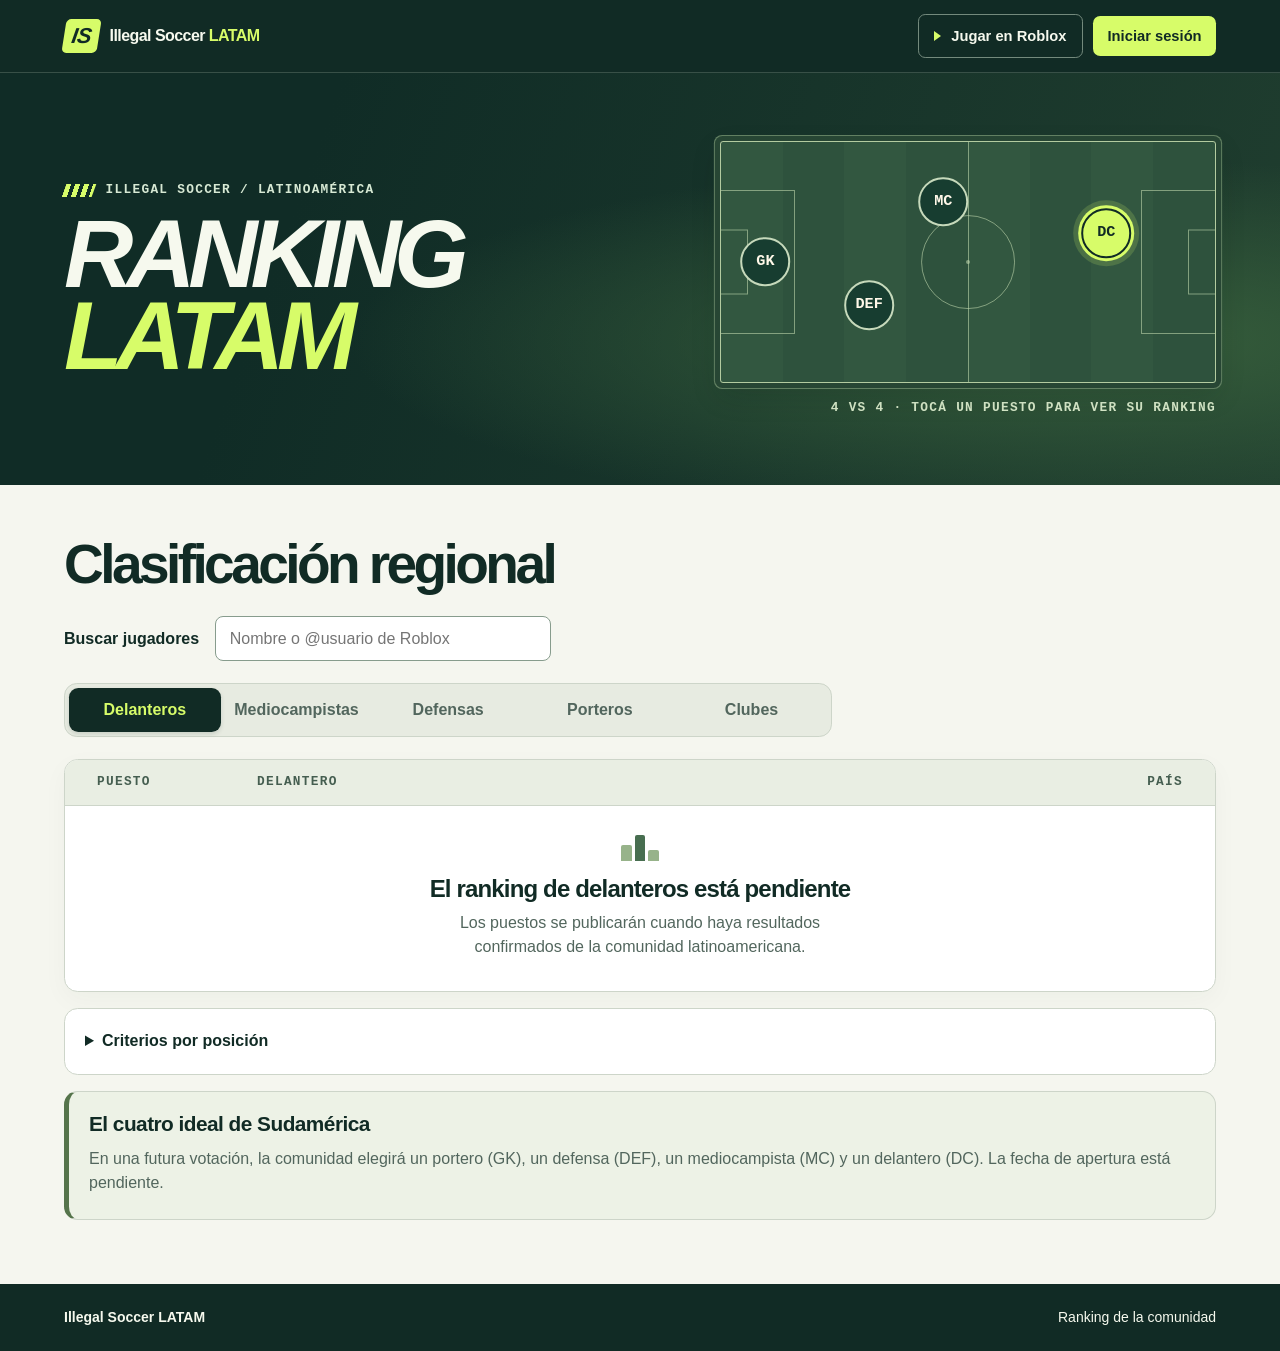
==== commit ebf7d199: "Publicar cancha interactiva y plantel de Arshadows FC con avatares" ====
--- a/index.html
+++ b/index.html
@@ -65,8 +65,8 @@
     .left { left: 0; border-left-width: 0 }
     .right { right: 0; border-right-width: 0 }
     .player {
-      width: clamp(.7rem,1.35vw,1.05rem); aspect-ratio: 1; border: 2px solid #fff8e9;
-      border-radius: 50%; background: #173d30; translate: -50% -50%;
+      display: grid; place-items: center; width: clamp(2.75rem,4vw,3.1rem); aspect-ratio: 1; padding: 0; border: 2px solid #c6d9bb;
+      border-radius: 50%; background: #173d30; color: #fff8e9; translate: -50% -50%; font: 800 .95rem/1 Consolas,monospace; cursor: pointer;
     }
     .keeper { left: 9%; top: 50% }
     .back { left: 30%; top: 68% }
@@ -76,7 +76,7 @@
     .diagram[data-view="porteros"] .keeper,
     .diagram[data-view="defensas"] .back,
     .diagram[data-view="mediocampistas"] .mid,
-    .diagram[data-view="clubes"] .player { background: var(--lime); border-color: var(--ink); box-shadow: 0 0 0 3px var(--lime),0 0 0 8px #d7fc692b }
+    .diagram[data-view="clubes"] .player { background: var(--lime); color:var(--ink); border-color: var(--ink); box-shadow: 0 0 0 3px var(--lime),0 0 0 8px #d7fc692b }
     .diagram figcaption { margin-top: 1rem; text-align: right; color: #d7e9c9 }
     .rankings { padding-block: clamp(2rem,4vw,3.65rem) 4rem }
     h2 { font-size: clamp(2.1rem,4.3vw,3.6rem); line-height: 1.05; letter-spacing: -.065em }
@@ -115,6 +115,32 @@
     .lookup td { border-top: 1px solid var(--rule) }
     .lookup small { display: block; color: var(--muted) }
     .lookup caption { padding: .85rem 1rem; text-align: left; font-weight: 700 }
+    .player:hover { outline: 2px solid white; outline-offset: 3px }
+    .info-panel,.ideal,.club-card { margin-top: 1rem; border: 1px solid var(--rule); border-radius: .85rem; background: white; padding: 1rem 1.25rem }
+    .info-panel summary { cursor: pointer; font-weight: 750; padding-block: .3rem }
+    .info-panel dl,.facts { display: grid; grid-template-columns: minmax(6rem,auto) 1fr; gap: .55rem 1rem; margin-block: 1rem }
+    dt { font-weight: 750 } dd { margin: 0; overflow-wrap: anywhere }
+    .info-panel p,.ideal p { margin: .5rem 0; color: var(--muted) }
+    .ideal { border-left: 5px solid #55744b; background:#edf2e6 }
+    .ideal h3,.club-card h3 { margin: 0; font-size: 1.3rem; letter-spacing: -.025em }
+    .club-link { display: flex; align-items: center; gap: 1rem; width: fit-content; margin-top: .75rem; font-size: 1.15rem; font-weight: 700; text-underline-offset:.2rem }
+    .club-link img { width: 4rem; height: 4rem; border-radius:.6rem }
+    .club-view { min-height: 65vh; padding-block: 2rem 4rem }
+    .club-hero { display:flex; flex-wrap:wrap; gap: clamp(1rem,4vw,3rem); align-items:center; margin:1.25rem 0; padding:clamp(1.25rem,4vw,3rem); background:#172628; color:#fff; border-radius:1rem }
+    .club-hero img { width:clamp(7rem,19vw,13rem); height:auto; border-radius:.75rem }
+    .club-hero h1 { font-size:clamp(2.3rem,6vw,5rem); letter-spacing:-.055em }
+    .club-hero p { color:#deead7; margin:.8rem 0 0 }
+    .member-link { text-decoration:underline; text-underline-offset:.18rem; border:0; background:transparent; color:var(--ink); font:inherit; font-weight:700; cursor:pointer; padding:.3rem 0; text-align:left }
+    #roster { display:grid; grid-template-columns:repeat(auto-fit,minmax(min(100%,14rem),1fr)); gap:.65rem; list-style:none; margin:1.25rem 0 .25rem; padding:0 }
+    #roster .member-link { width:100%; height:100%; display:flex; align-items:center; gap:.85rem; padding:.75rem; border:1px solid var(--rule); background:#f7f9f3; border-radius:.65rem; text-decoration:none }
+    #roster .member-link:hover { background:#edf2e6; border-color:#6b8a70 }
+    .avatar { flex:none; width:3.6rem; height:3.6rem; border-radius:.65rem; object-fit:cover; background:#dfe9da }
+    .member-link strong,.member-link small { display:block }
+    .member-link small { font-size:.875rem; font-weight:500; color:var(--muted) }
+    #profile-avatar { width:6rem; height:6rem; margin-bottom:.65rem }
+    dialog { width:min(28rem,90%); max-height:85vh; overflow:auto; border:1px solid var(--rule); border-radius:1rem; padding:1.6rem; color:var(--ink); background:white }
+    dialog::backdrop { background:#0c231b99 }
+    dialog h2 { font-size:2rem; overflow-wrap:anywhere } dialog button { min-height:2.75rem; padding:.4rem 1rem; border:0; border-radius:.5rem; background:var(--ink); color:white; cursor:pointer }
     .account { min-height: 65vh; display: grid; place-items: center; padding-block: 3rem }
     .account article { width: min(100%, 27rem); padding: clamp(1.5rem,4vw,2.5rem); background: white; border: 1px solid var(--rule); border-top: .35rem solid #486e50; border-radius: .85rem; box-shadow: 0 .45rem 1.5rem #112b250a }
     .account h1 { font: 800 clamp(1.9rem,5vw,2.6rem)/1.1 "Barlow",Arial,sans-serif; text-transform: none; letter-spacing: -.045em }
@@ -174,10 +200,13 @@
   <div id="ranking-view">
   <section class="hero" aria-labelledby="title"><div class="wrap">
     <div class="headline"><p class="eyebrow"><i class="bars" aria-hidden="true"></i>Illegal Soccer / Latinoamérica</p><h1 id="title">Ranking <span>LATAM</span></h1></div>
-    <figure class="diagram" data-view="delanteros" aria-hidden="true">
+    <figure class="diagram" data-view="delanteros" aria-label="Cancha interactiva de cuatro jugadores">
       <div class="field"><i class="midline"></i><i class="ring"></i><i class="spot"></i><i class="penalty left"></i><i class="penalty right"></i><i class="goal left"></i><i class="goal right"></i>
-        <i class="player keeper"></i><i class="player back"></i><i class="player mid"></i><i class="player forward"></i></div>
-      <figcaption>4 vs 4 · <span id="field-label">Delanteros</span></figcaption>
+        <button type="button" class="player keeper" data-position="porteros" aria-label="Abrir ranking de porteros">GK</button>
+        <button type="button" class="player back" data-position="defensas" aria-label="Abrir ranking de defensas">DEF</button>
+        <button type="button" class="player mid" data-position="mediocampistas" aria-label="Abrir ranking de mediocampistas">MC</button>
+        <button type="button" class="player forward" data-position="delanteros" aria-label="Abrir ranking de delanteros">DC</button></div>
+      <figcaption>4 vs 4 · Tocá un puesto para ver su ranking</figcaption>
     </figure>
   </div></section>
   <section class="rankings wrap" aria-labelledby="heading">
@@ -194,6 +223,10 @@
       <button type="button" aria-pressed="false" data-category="porteros">Porteros</button>
       <button type="button" aria-pressed="false" data-category="clubes">Clubes</button>
     </div>
+    <section class="club-card" id="club-directory" hidden>
+      <h3>Clubes de la comunidad</h3>
+      <a class="club-link" href="#club/arshadows-fc"><img src="arshadows-fc.png" width="64" height="64" alt="">Arshadows FC</a>
+    </section>
     <div class="board"><span id="announcement" class="sr-only" role="status"></span>
       <table class="lookup" hidden><caption></caption><thead><tr><th scope="col">Puesto</th><th scope="col" id="name-column">Jugador</th><th scope="col">Categoría</th><th scope="col">País</th></tr></thead><tbody></tbody></table>
       <div class="tablehead" aria-hidden="true"><span>Puesto</span><span id="entity">Delantero</span><span>País</span></div>
@@ -203,8 +236,25 @@
         <p id="detail">Los puestos se publicarán cuando haya resultados confirmados de la comunidad latinoamericana.</p>
       </div>
     </div>
+    <details class="info-panel"><summary>Criterios por posición</summary>
+      <p>Para comparar rendimientos, cada cifra debe ir acompañada de la cantidad de partidos jugados y de una planilla o un video que permita verificarla.</p>
+      <dl><dt>Delanteros</dt><dd>Goles por partido.</dd>
+      <dt>Mediocampistas</dt><dd>Asistencias por partido.</dd>
+      <dt>Defensas</dt><dd>Recuperaciones y bloqueos registrados por partido.</dd>
+      <dt>Porteros</dt><dd>Atajadas por partido y, si se conocen los tiros al arco recibidos, porcentaje de atajadas.</dd></dl>
+    </details>
+    <aside class="ideal"><h3>El cuatro ideal de Sudamérica</h3>
+      <p>En una futura votación, la comunidad elegirá un portero (GK), un defensa (DEF), un mediocampista (MC) y un delantero (DC). La fecha de apertura está pendiente.</p>
+    </aside>
   </section>
   </div>
+  <section class="club-view wrap" id="club-view" hidden aria-labelledby="club-title">
+    <a href="#clubes">Volver a clubes</a>
+    <div class="club-hero"><img src="arshadows-fc.png" width="200" height="200" alt="Escudo de Arshadows FC">
+      <div><p class="eyebrow">Illegal Soccer · Clubes</p><h1 id="club-title" tabindex="-1">Arshadows FC</h1>
+      <p>Club de la comunidad de Illegal Soccer LATAM · Fútbol 4 vs 4</p></div></div>
+    <section class="club-card"><h2>Plantel</h2><p id="roster-empty">El plantel está pendiente de confirmación.</p><ul id="roster" hidden></ul></section>
+  </section>
   <section id="account-view" class="account wrap" aria-labelledby="account-title" hidden>
     <article><h1 id="account-title" tabindex="-1">Iniciar sesión</h1>
       <p>Próximamente vas a poder iniciar sesión con tu cuenta de Roblox.</p>
@@ -213,12 +263,88 @@
     </article>
   </section>
 </main>
+<dialog id="player-profile" aria-labelledby="profile-title">
+  <img id="profile-avatar" class="avatar" width="96" height="96" alt="" hidden>
+  <h2 id="profile-title"></h2><dl class="facts" id="profile-facts"></dl>
+  <form method="dialog"><button>Cerrar ficha</button></form>
+</dialog>
 <footer><div class="wrap"><strong>Illegal Soccer LATAM</strong><span>Ranking de la comunidad</span></div></footer>
 <script>
   const categories = { delanteros: "Delantero", mediocampistas: "Mediocampista", defensas: "Defensa", porteros: "Portero", clubes: "Club" };
-  // Cada registro confirmado incluye categoría, puesto dentro de esa categoría, nombre, país y usuario opcional.
-  // Formato de los registros: { category, rank, name, country, username }.
-  const rankings = [];
+  // Una ficha puede pertenecer al plantel antes de tener un puesto en el ranking.
+  // Campos opcionales: rank, country, username, club, tournament y robloxId.
+  const clubName = "Arshadows FC";
+  const rankings = [
+    { name: "PPwizzard", username: "ratitalandxxx", robloxId: "4416575058", category: "porteros", club: clubName },
+    { name: "Nam", username: "elfrancho14", robloxId: "607353710", club: clubName },
+    { name: "Meks", username: "kqmek000", robloxId: "9048750823", club: clubName },
+    { name: "F4ke", username: "Ruim_f4ke", robloxId: "11557735696", club: clubName },
+    { name: "Fabri", username: "fabriciopaa", robloxId: "721994680", club: clubName }
+  ];
+  const profile = document.getElementById("player-profile");
+  function playerLink(entry) {
+    const link = document.createElement("button");
+    link.type = "button";
+    link.className = "member-link";
+    link.textContent = entry.name;
+    link.addEventListener("click", () => {
+      document.getElementById("profile-title").textContent = entry.name;
+      const portrait = document.getElementById("profile-avatar");
+      portrait.hidden = !entry.robloxId;
+      if (entry.robloxId) portrait.src = "avatar-" + entry.robloxId + ".png";
+      const facts = document.getElementById("profile-facts");
+      facts.replaceChildren();
+      const fields = [
+        ["Posición", categories[entry.category] || "Por confirmar"], ["Club", entry.club], ["País", entry.country],
+        ["Usuario", entry.username && "@" + entry.username.replace(/^@/, "")],
+        ["Torneo", entry.tournament], ["Puesto", entry.rank ?? "Sin clasificar"]
+      ];
+      for (const [label, value] of fields) {
+        if (!value) continue;
+        const term = document.createElement("dt");
+        const description = document.createElement("dd");
+        term.textContent = label;
+        description.textContent = value;
+        facts.append(term, description);
+      }
+      if (entry.robloxId && /^\d+$/.test(String(entry.robloxId))) {
+        const term = document.createElement("dt");
+        term.textContent = "Roblox";
+        const description = document.createElement("dd");
+        const roblox = document.createElement("a");
+        roblox.href = "https://www.roblox.com/users/" + entry.robloxId + "/profile";
+        roblox.textContent = "Ver perfil en Roblox";
+        description.append(roblox);
+        facts.append(term, description);
+      }
+      profile.showModal();
+    });
+    return link;
+  }
+  function renderRoster() {
+    const roster = document.getElementById("roster");
+    const members = rankings.filter(entry => entry.club === clubName);
+    roster.replaceChildren();
+    for (const member of members) {
+      const item = document.createElement("li");
+      const link = playerLink(member);
+      const avatar = document.createElement("img");
+      avatar.className = "avatar";
+      avatar.alt = "";
+      avatar.src = "avatar-" + member.robloxId + ".png";
+      const text = document.createElement("span");
+      const name = document.createElement("strong");
+      name.textContent = member.name;
+      const position = document.createElement("small");
+      position.textContent = categories[member.category] || "Posición por confirmar";
+      text.append(name, position);
+      link.replaceChildren(avatar, text);
+      item.append(link);
+      roster.append(item);
+    }
+    roster.hidden = !members.length;
+    document.getElementById("roster-empty").hidden = Boolean(members.length);
+  }
   const controls = document.querySelector(".controls");
   const buttons = [...controls.querySelectorAll("button")];
   const diagram = document.querySelector(".diagram");
@@ -241,14 +367,15 @@
     const query = normalizeName(search.value);
     const usernameOnly = query.startsWith("@");
     function matches(entry) {
-      if (!query) return entry.category === activeCategory;
+      if (!query) return entry.category === activeCategory && Number.isFinite(entry.rank);
       if (entry.category === "clubes") return false;
       const username = normalizeName(entry.username || "").replace(/^@/, "");
       if (usernameOnly) return query.length > 1 && username.includes(query.slice(1));
       return normalizeName(entry.name).includes(query) || username.includes(query);
     }
-    const results = rankings.filter(matches).sort((a, b) => a.rank - b.rank || a.name.localeCompare(b.name, "es"));
+    const results = rankings.filter(matches).sort((a, b) => (a.rank ?? Infinity) - (b.rank ?? Infinity) || a.name.localeCompare(b.name, "es"));
     const isSearch = Boolean(query);
+    document.getElementById("club-directory").hidden = isSearch || activeCategory !== "clubes";
     controls.classList.toggle("searching", isSearch);
     for (const option of buttons) option.setAttribute("aria-pressed", String(!isSearch && option.dataset.category === activeCategory));
     document.getElementById("entity").textContent = isSearch ? "Jugador" : categories[activeCategory];
@@ -259,16 +386,16 @@
     tbody.replaceChildren();
     for (const entry of results) {
       const row = tbody.insertRow();
-      row.insertCell().textContent = entry.rank;
+      row.insertCell().textContent = entry.rank ?? "Sin clasificar";
       const nameCell = row.insertCell();
-      nameCell.textContent = entry.name;
+      nameCell.append(playerLink(entry));
       if (entry.username) {
         const handle = document.createElement("small");
         handle.textContent = "@" + entry.username.replace(/^@/, "");
         nameCell.append(handle);
       }
-      row.insertCell().textContent = categories[entry.category];
-      row.insertCell().textContent = entry.country;
+      row.insertCell().textContent = categories[entry.category] || "Por confirmar";
+      row.insertCell().textContent = entry.country || "Por confirmar";
     }
     table.caption.textContent = isSearch ? "Jugadores encontrados en todas las posiciones" : "Ranking de " + activeCategory;
     document.getElementById("name-column").textContent = !isSearch && activeCategory === "clubes" ? "Club" : "Jugador";
@@ -285,7 +412,6 @@
     search.value = "";
     controls.style.setProperty("--index", index);
     diagram.dataset.view = activeCategory;
-    document.getElementById("field-label").textContent = button.textContent;
     renderRanking();
     reveal?.cancel();
     if (!reducedMotion.matches && status.animate) {
@@ -296,17 +422,37 @@
     }
   }
   buttons.forEach((button, index) => button.addEventListener("click", () => selectCategory(button, index)));
+  for (const marker of diagram.querySelectorAll("[data-position]")) {
+    marker.addEventListener("click", () => {
+      const index = buttons.findIndex(button => button.dataset.category === marker.dataset.position);
+      const tab = buttons[index];
+      selectCategory(tab, index);
+      tab.focus({ preventScroll: true });
+      controls.scrollIntoView({ behavior: reducedMotion.matches ? "instant" : "smooth", block: "start" });
+    });
+  }
   search.addEventListener("input", renderRanking);
   reducedMotion.addEventListener("change", () => { if (reducedMotion.matches) reveal?.cancel() });
 
   function showScreen() {
     const signingIn = location.hash === "#iniciar-sesion";
-    document.getElementById("ranking-view").hidden = signingIn;
+    const seeingClub = location.hash === "#club/arshadows-fc";
+    if (profile.open) profile.close();
+    document.getElementById("club-view").hidden = !seeingClub;
+    document.getElementById("ranking-view").hidden = signingIn || seeingClub;
     document.getElementById("account-view").hidden = !signingIn;
     document.getElementById("signin-link").hidden = signingIn;
-    document.title = "Illegal Soccer LATAM · " + (signingIn ? "Iniciar sesión" : "Rankings");
+    document.title = "Illegal Soccer LATAM · " + (signingIn ? "Iniciar sesión" : seeingClub ? clubName : "Rankings");
     if (signingIn) {
       document.getElementById("account-title").focus();
+    } else if (seeingClub) {
+      renderRoster();
+      window.scrollTo(0, 0);
+      document.getElementById("club-title").focus({ preventScroll: true });
+    } else if (location.hash === "#clubes") {
+      const index = buttons.findIndex(button => button.dataset.category === "clubes");
+      selectCategory(buttons[index], index);
+      document.querySelector(".club-link").focus();
     } else if (location.hash === "#clasificacion") {
       search.focus();
     }
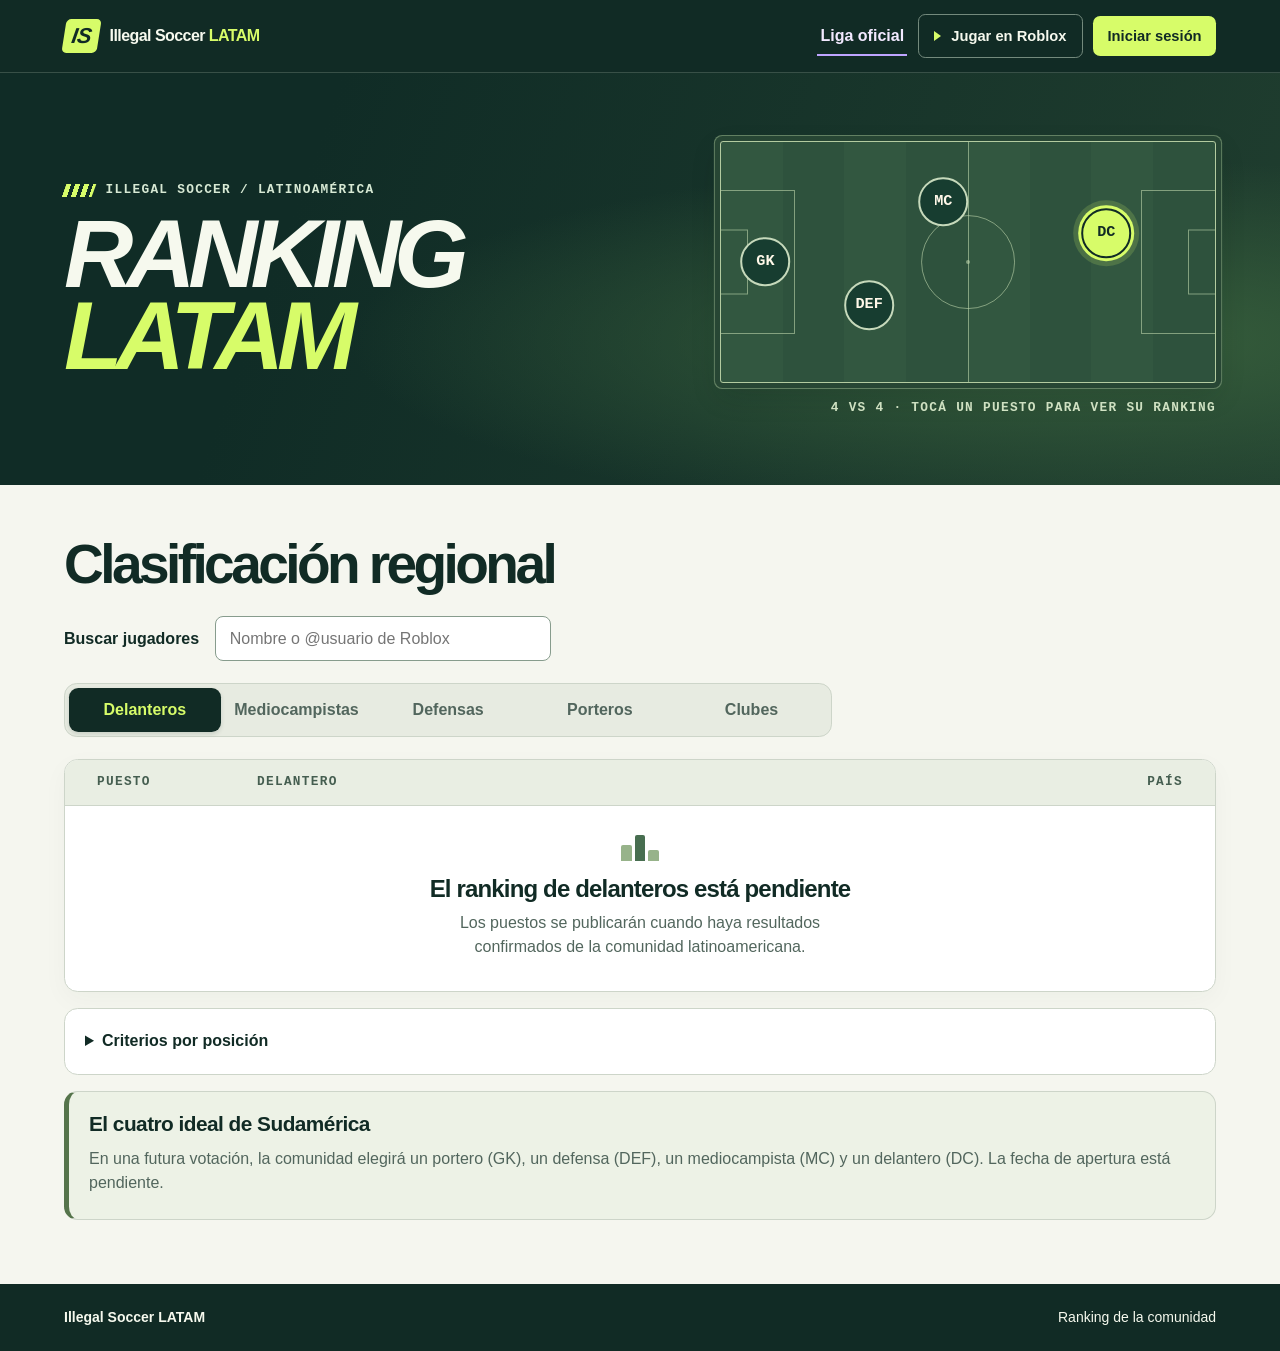
==== commit 2e7e50b1: "Publicar Avante League y la tabla inicial de División 1" ====
--- a/index.html
+++ b/index.html
@@ -105,6 +105,9 @@
     footer .wrap { min-height: 4.2rem; font-size: .875rem }
     [hidden] { display: none !important }
     .actions { display: flex; align-items: center; gap: .65rem }
+    .league-link { color: #f2e9ff; border-bottom: 2px solid #bfa5ff; padding: .5rem .2rem .33rem; text-decoration: none; font-weight: 750; white-space: nowrap }
+    .league-link:hover { color: #decaff }
+    @media (prefers-reduced-motion: no-preference) { @view-transition { navigation: auto } }
     .signin { padding: .58rem .9rem; border-radius: .45rem; background: var(--lime); color: var(--ink); text-decoration: none; font-weight: 750; font-size: .92rem }
     .search { display: flex; flex-wrap: wrap; align-items: center; gap: .4rem 1rem; margin: 1.4rem 0 0 }
     .search label { font-weight: 700 }
@@ -125,6 +128,10 @@
     .ideal h3,.club-card h3 { margin: 0; font-size: 1.3rem; letter-spacing: -.025em }
     .club-link { display: flex; align-items: center; gap: 1rem; width: fit-content; margin-top: .75rem; font-size: 1.15rem; font-weight: 700; text-underline-offset:.2rem }
     .club-link img { width: 4rem; height: 4rem; border-radius:.6rem }
+    #club-directory { display:grid; grid-template-rows:1fr; opacity:1 }
+    #club-directory[inert] { grid-template-rows:0fr; opacity:0 }
+    #club-directory > div { min-height:0; overflow:clip }
+    #club-directory .club-card { margin:0 0 .8rem }
     .club-view { min-height: 65vh; padding-block: 2rem 4rem }
     .club-hero { display:flex; flex-wrap:wrap; gap: clamp(1rem,4vw,3rem); align-items:center; margin:1.25rem 0; padding:clamp(1.25rem,4vw,3rem); background:#172628; color:#fff; border-radius:1rem }
     .club-hero img { width:clamp(7rem,19vw,13rem); height:auto; border-radius:.75rem }
@@ -158,6 +165,31 @@
       .controls button[aria-pressed="false"]:hover { color: var(--ink); background: #d8e1d3 }
     }
     @media (prefers-reduced-motion: no-preference) {
+      #club-directory { transition:grid-template-rows 240ms var(--ease), opacity 180ms ease-out }
+      main > :not([hidden]) { animation: screen-in 220ms var(--ease) backwards }
+      @keyframes screen-in { from { opacity:.35 } to { opacity:1 } }
+      @supports (transition-behavior: allow-discrete) {
+        #player-profile {
+          opacity:0; transform:translateY(6px) scale(.985);
+          transition:opacity 160ms ease, transform 200ms var(--ease), display 200ms allow-discrete, overlay 200ms allow-discrete;
+        }
+        #player-profile[open] { opacity:1; transform:none }
+        #player-profile::backdrop {
+          opacity:0; transition:opacity 180ms ease, display 200ms allow-discrete, overlay 200ms allow-discrete;
+        }
+        #player-profile[open]::backdrop { opacity:1 }
+        @starting-style {
+          #player-profile[open] { opacity:0; transform:translateY(6px) scale(.985) }
+          #player-profile[open]::backdrop { opacity:0 }
+        }
+      }
+      @supports (interpolate-size:allow-keywords) and selector(details::details-content) {
+        .info-panel::details-content {
+          interpolate-size:allow-keywords; height:0; overflow:clip; opacity:0;
+          transition:height 220ms var(--ease), opacity 180ms ease-out, content-visibility 220ms allow-discrete;
+        }
+        .info-panel[open]::details-content { height:auto; opacity:1 }
+      }
       .headline, .diagram { animation: arrive 520ms var(--ease) backwards }
       .diagram { animation-delay: 60ms }
       .selection { transition: transform 300ms var(--ease) }
@@ -193,7 +225,7 @@
 <body>
 <header><nav class="wrap" aria-label="Principal">
   <div class="brand"><span class="mark" aria-hidden="true">IS</span><span>Illegal Soccer <span class="region">LATAM</span></span></div>
-  <div class="actions"><a class="play" href="https://www.roblox.com/es/games/126987974021910/Illegal-Soccer">Jugar en Roblox</a>
+  <div class="actions"><a class="league-link" href="liga.html">Liga oficial</a><a class="play" href="https://www.roblox.com/es/games/126987974021910/Illegal-Soccer">Jugar en Roblox</a>
   <a class="signin" id="signin-link" href="#iniciar-sesion">Iniciar sesión</a></div>
 </nav></header>
 <main>
@@ -223,10 +255,10 @@
       <button type="button" aria-pressed="false" data-category="porteros">Porteros</button>
       <button type="button" aria-pressed="false" data-category="clubes">Clubes</button>
     </div>
-    <section class="club-card" id="club-directory" hidden>
+    <div id="club-directory" inert><div><section class="club-card">
       <h3>Clubes de la comunidad</h3>
       <a class="club-link" href="#club/arshadows-fc"><img src="arshadows-fc.png" width="64" height="64" alt="">Arshadows FC</a>
-    </section>
+    </section></div></div>
     <div class="board"><span id="announcement" class="sr-only" role="status"></span>
       <table class="lookup" hidden><caption></caption><thead><tr><th scope="col">Puesto</th><th scope="col" id="name-column">Jugador</th><th scope="col">Categoría</th><th scope="col">País</th></tr></thead><tbody></tbody></table>
       <div class="tablehead" aria-hidden="true"><span>Puesto</span><span id="entity">Delantero</span><span>País</span></div>
@@ -277,9 +309,13 @@
   const rankings = [
     { name: "PPwizzard", username: "ratitalandxxx", robloxId: "4416575058", category: "porteros", club: clubName },
     { name: "Nam", username: "elfrancho14", robloxId: "607353710", club: clubName },
-    { name: "Meks", username: "kqmek000", robloxId: "9048750823", club: clubName },
+    { name: "Meks", username: "kqmek000", robloxId: "9048750823" },
     { name: "F4ke", username: "Ruim_f4ke", robloxId: "11557735696", club: clubName },
-    { name: "Fabri", username: "fabriciopaa", robloxId: "721994680", club: clubName }
+    { name: "Fabri", username: "fabriciopaa", robloxId: "721994680" },
+    { name: "Illya", username: "Illiasly_ROBLOX", robloxId: "9146206604", club: clubName },
+    { name: "Tq3wm", username: "Mrbeans747479", robloxId: "3863181655", club: clubName },
+    { name: "MrJoga", username: "andrex89393", robloxId: "5140877946", club: clubName },
+    { name: "EremRDX777", username: "EremRDX777", robloxId: "5640532197", club: clubName }
   ];
   const profile = document.getElementById("player-profile");
   function playerLink(entry) {
@@ -355,6 +391,7 @@
   const table = document.querySelector(".lookup");
   const empty = document.querySelector(".empty");
   const tablehead = document.querySelector(".tablehead");
+  const board = document.querySelector(".board");
   const reducedMotion = window.matchMedia("(prefers-reduced-motion: reduce)");
   let reveal;
   let activeCategory = "delanteros";
@@ -375,7 +412,7 @@
     }
     const results = rankings.filter(matches).sort((a, b) => (a.rank ?? Infinity) - (b.rank ?? Infinity) || a.name.localeCompare(b.name, "es"));
     const isSearch = Boolean(query);
-    document.getElementById("club-directory").hidden = isSearch || activeCategory !== "clubes";
+    document.getElementById("club-directory").inert = isSearch || activeCategory !== "clubes";
     controls.classList.toggle("searching", isSearch);
     for (const option of buttons) option.setAttribute("aria-pressed", String(!isSearch && option.dataset.category === activeCategory));
     document.getElementById("entity").textContent = isSearch ? "Jugador" : categories[activeCategory];
@@ -408,16 +445,17 @@
 
   function selectCategory(button, index) {
     if (!search.value && button.dataset.category === activeCategory) return;
+    const direction = Math.sign(index - buttons.findIndex(option => option.dataset.category === activeCategory));
     activeCategory = button.dataset.category;
     search.value = "";
     controls.style.setProperty("--index", index);
     diagram.dataset.view = activeCategory;
     renderRanking();
     reveal?.cancel();
-    if (!reducedMotion.matches && status.animate) {
-      reveal = status.animate(
-        [{ opacity: .35, transform: "translateY(4px)" }, { opacity: 1, transform: "translateY(0)" }],
-        { duration: 220, easing: "ease-out" }
+    if (!reducedMotion.matches && board.animate) {
+      reveal = board.animate(
+        [{ opacity: .65, transform: "translateX(" + direction * 7 + "px)" }, { opacity: 1, transform: "none" }],
+        { duration: 230, easing: "cubic-bezier(.22,1,.36,1)" }
       );
     }
   }
@@ -432,7 +470,11 @@
     });
   }
   search.addEventListener("input", renderRanking);
-  reducedMotion.addEventListener("change", () => { if (reducedMotion.matches) reveal?.cancel() });
+  reducedMotion.addEventListener("change", () => {
+    if (reducedMotion.matches) {
+      reveal?.cancel();
+    }
+  });
 
   function showScreen() {
     const signingIn = location.hash === "#iniciar-sesion";
